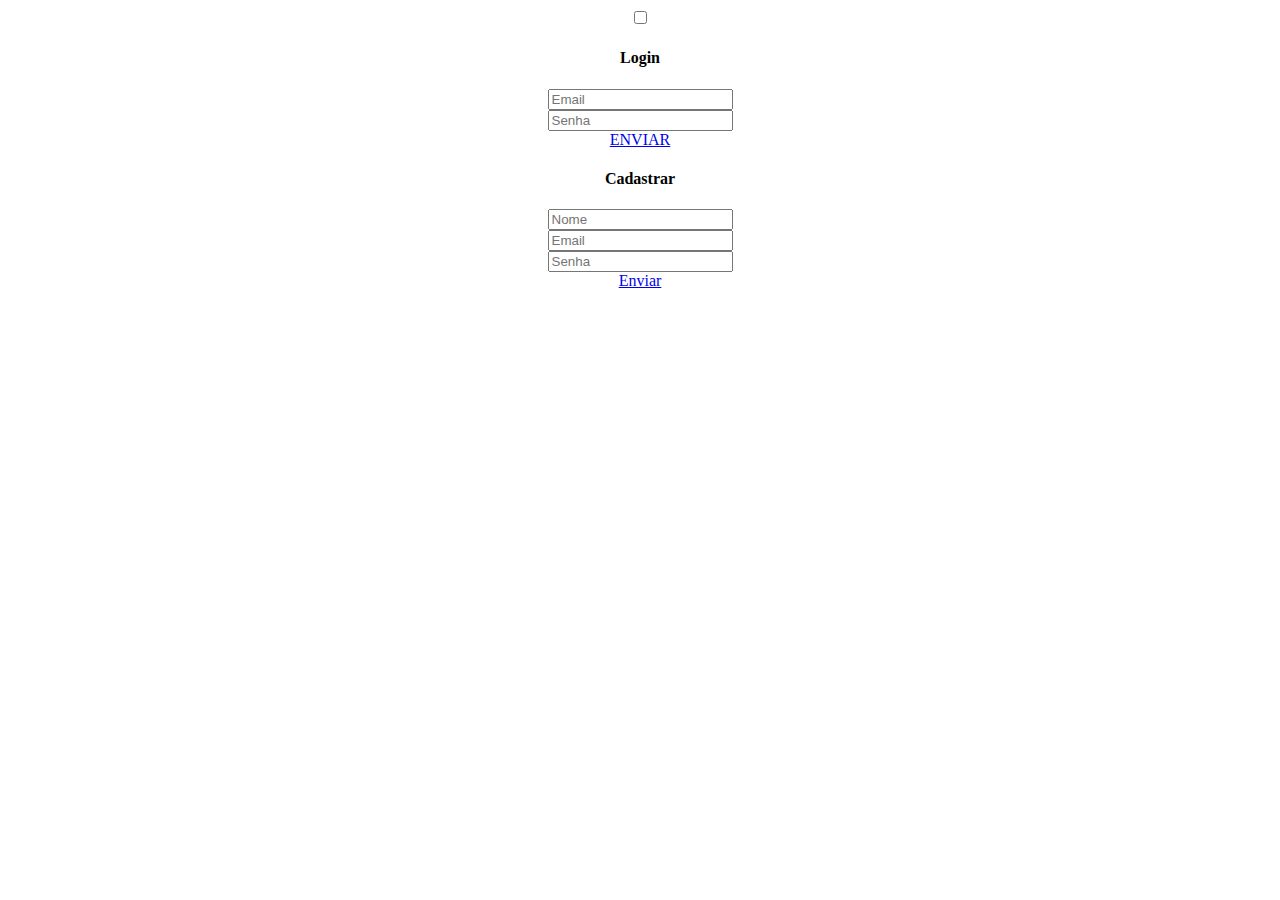
==== login.html @ 6f6b5205 "Add files via upload" ====
<!DOCTYPE html>
<html lang="en">
    <head>
        <meta charset="utf-8" />
        <meta name="viewport" content="width=device-width, initial-scale=1, shrink-to-fit=no" />
        <meta name="description" content="" />
        <meta name="author" content="" />
        <title>Bem vindo</title>
        <link rel="icon" type="image/x-icon" href="assets/img/icon.ico" />
        <link href="css/login.css" rel="stylesheet" />
    </head>

</a>
<center> 
<div class="section">
    <div class="container">
        <div class="row full-height justify-content-center">
            <div class="col-12 text-center align-self-center py-5">
              
                      <input class="checkbox" type="checkbox" id="reg-log" name="reg-log"/>
                      <label for="reg-log"></label>
                    <div class="card-3d-wrap mx-auto">
                        <div class="card-3d-wrapper">
                            <div class="card-front">
                                <div class="center-wrap">
                                    <div class="section text-center">
                                        <h4 class="mb-4 pb-3">Login</h4>
                                        <div class="form-group">
                                            <input type="email" name="logemail" class="form-style" placeholder="Email" id="logemail" autocomplete="off">
                                            <i class="input-icon uil uil-at"></i>
                                        </div>	
                                        <div class="form-group mt-2">
                                            <input type="password" name="logpass" class="form-style" placeholder="Senha" id="logpass" autocomplete="off">
                                            <i class="input-icon uil uil-lock-alt"></i>
                                        </div>
                                        <a href="#" class="btn mt-4">ENVIAR</a>
                                       
                                      </div>
                                  </div>
                              </div>
                            <div class="card-back">
                                <div class="center-wrap">
                                    <div class="section text-center">
                                        <h4 class="mb-4 pb-3">Cadastrar</h4>
                                        <div class="form-group">
                                            <input type="text" name="logname" class="form-style" placeholder="Nome" id="logname" autocomplete="off">
                                            <i class="input-icon uil uil-user"></i>
                                        </div>	
                                        <div class="form-group mt-2">
                                            <input type="email" name="logemail" class="form-style" placeholder="Email" id="logemail" autocomplete="off">
                                            <i class="input-icon uil uil-at"></i>
                                        </div>	
                                        <div class="form-group mt-2">
                                            <input type="password" name="logpass" class="form-style" placeholder="Senha" id="logpass" autocomplete="off">
                                            <i class="input-icon uil uil-lock-alt"></i>
                                        </div>
                                        <a href="#" class="btn mt-4">Enviar</a>
                                      </div>
                                  </div>
                              </div>
                          </div>
                      </div>
                  </div>
              </div>
          </div>
    </div>
</div>
</center>
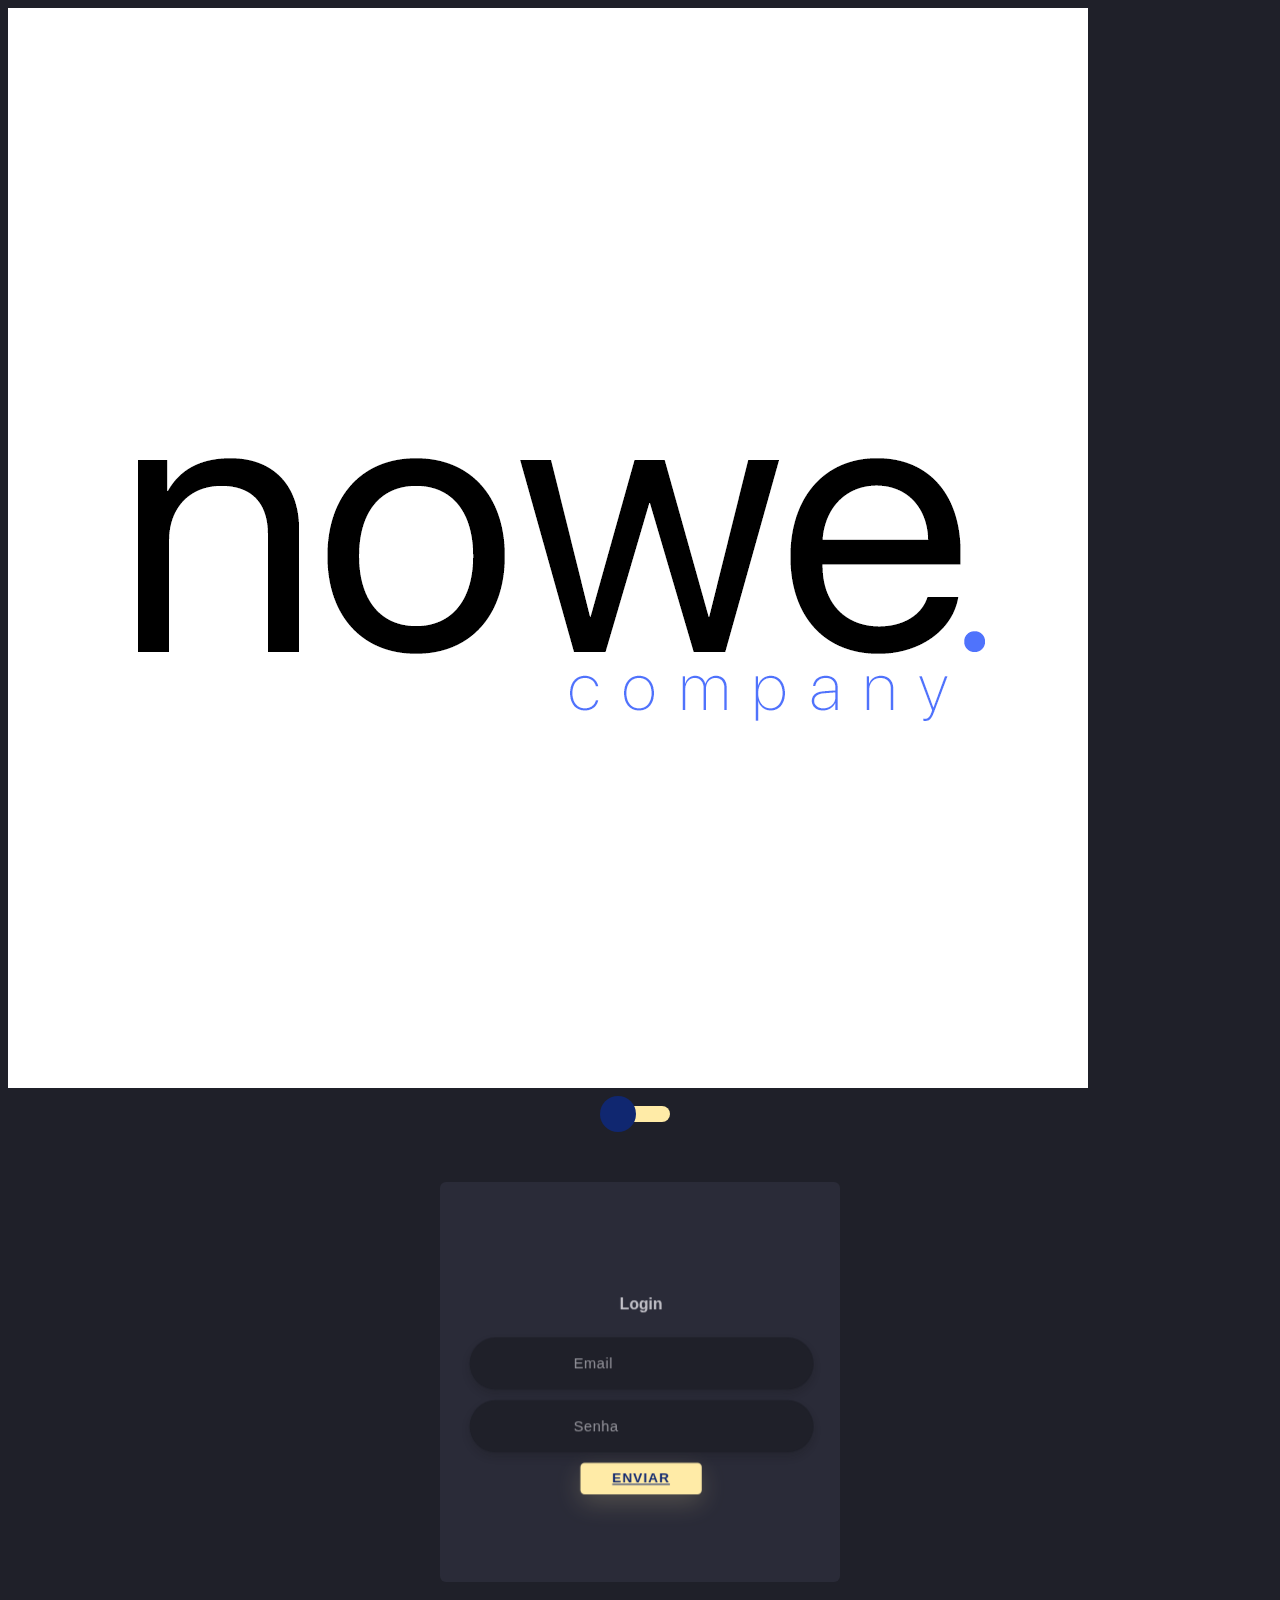
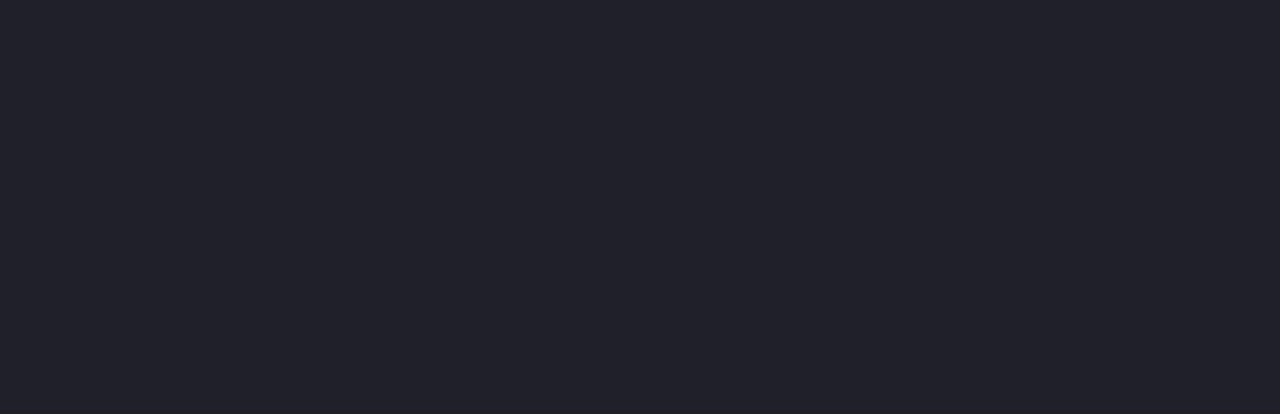
==== commit ebfa981d: "Update login.html" ====
--- a/login.html
+++ b/login.html
@@ -9,9 +9,20 @@
         <link rel="icon" type="image/x-icon" href="assets/img/icon.ico" />
         <link href="css/login.css" rel="stylesheet" />
     </head>
+<body> 
+   
 
-</a>
-<center> 
+    <header class="masthead">
+     <div class="container px-4 px-lg-5 d-flex h-100 align-items-center justify-content-center">
+
+        <div class="d-flex justify-content-center">
+            <a href="index.html"> 
+            <img class="logo" src="assets/img/versao branca.png" alt="..." /> 
+        </a>
+             
+          </div>
+          <center>
+<div class="all"> 
 <div class="section">
     <div class="container">
         <div class="row full-height justify-content-center">
@@ -65,4 +76,7 @@
           </div>
     </div>
 </div>
-</center>+</div>
+</center>
+</body>
+</html>
--- a/css/login.css
+++ b/css/login.css
@@ -0,0 +1,274 @@
+
+
+body{
+	font-family: 'Poppins', sans-serif;
+	font-weight: 300;
+	font-size: 15px;
+	line-height: 1.7;
+	color: #c4c3ca;
+	background-color: #1f2029;
+	overflow-x: hidden;
+}
+a {
+	cursor: pointer;
+  transition: all 200ms linear;
+}
+a:hover {
+	text-decoration: none;
+}
+.link {
+  color: #c4c3ca;
+}
+.link:hover {
+  color: #ffeba7;
+}
+p {
+  font-weight: 500;
+  font-size: 14px;
+  line-height: 1.7;
+}
+h4 {
+  font-weight: 600;
+}
+h6 span{
+  padding: 0 20px;
+  text-transform: uppercase;
+  font-weight: 700;
+}
+.section{
+  position: relative;
+  width: 100%;
+  display: block;
+}
+.full-height{
+  min-height: 100vh;
+}
+[type="checkbox"]:checked,
+[type="checkbox"]:not(:checked){
+  position: absolute;
+  left: -9999px;
+}
+.checkbox:checked + label,
+.checkbox:not(:checked) + label{
+  position: relative;
+  display: block;
+  text-align: center;
+  width: 60px;
+  height: 16px;
+  border-radius: 8px;
+  padding: 0;
+  margin: 10px auto;
+  cursor: pointer;
+  background-color: #ffeba7;
+}
+.checkbox:checked + label:before,
+.checkbox:not(:checked) + label:before{
+  position: absolute;
+  display: block;
+  width: 36px;
+  height: 36px;
+  border-radius: 50%;
+  color: #ffeba7;
+  background-color: #102770;
+  font-family: 'unicons';
+  content: '';
+  top: -10px;
+  left: -10px;
+  line-height: 36px;
+  text-align: center;
+  font-size: 24px;
+  transition: all 0.5s ease;
+}
+.checkbox:checked + label:before {
+  transform: translateX(44px) rotate(-270deg);
+}
+
+
+.card-3d-wrap {
+  position: relative;
+  width: 400px;
+  max-width: 100%;
+  height: 400px;
+  -webkit-transform-style: preserve-3d;
+  transform-style: preserve-3d;
+  perspective: 800px;
+  margin-top: 60px;
+}
+.card-3d-wrapper {
+  width: 100%;
+  height: 100%;
+  position:absolute;    
+  top: 0;
+  left: 0;  
+  -webkit-transform-style: preserve-3d;
+  transform-style: preserve-3d;
+  transition: all 600ms ease-out; 
+}
+.card-front, .card-back {
+  width: 100%;
+  height: 100%;
+  background-color: #2a2b38;
+  background-position: bottom center;
+  background-repeat: no-repeat;
+  background-size: 200%;
+  position: absolute;
+  border-radius: 6px;
+  left: 0;
+  top: 0;
+  -webkit-transform-style: preserve-3d;
+  transform-style: preserve-3d;
+  -webkit-backface-visibility: hidden;
+  -moz-backface-visibility: hidden;
+  -o-backface-visibility: hidden;
+  backface-visibility: hidden;
+}
+.card-back {
+  transform: rotateY(180deg);
+}
+.checkbox:checked ~ .card-3d-wrap .card-3d-wrapper {
+  transform: rotateY(180deg);
+}
+.center-wrap{
+  position:relative;
+  width: 100%;
+  padding: 1px;
+  top: 50%;
+  left: ;
+  transform: translate3d(0, -50%, 35px) perspective(100px);
+  z-index: 20;
+  display: block;
+}
+
+
+.form-group{ 
+  position: relative;
+  display: block;
+    margin: 10px;
+    padding: 0;
+}
+.form-style {
+  padding: 10px 20px;
+  padding-left: 100px;
+  height: 30px;
+  width: 55%;
+  font-weight: 5;
+  border-radius: 50px;
+  font-size: 14px;
+  line-height: 30px;
+  letter-spacing: 0.5px;
+  outline: none;
+  color: #c4c3ca;
+  background-color: #1f2029;
+  border: none;
+  -webkit-transition: all 200ms linear;
+  transition: all 200ms linear;
+  box-shadow: 0 4px 8px 0 rgba(21,21,21,.2);
+}
+.form-style:focus,
+.form-style:active {
+  border: none;
+  outline: none;
+  box-shadow: 0 4px 8px 0 rgba(21,21,21,.2);
+}
+.input-icon {
+  position: absolute;
+  top: 0;
+  left: 18px;
+  height: 48px;
+  font-size: 24px;
+  line-height: 48px;
+  text-align: left;
+  color: #ffeba7;
+  -webkit-transition: all 200ms linear;
+    transition: all 200ms linear;
+}
+
+.form-group input:-ms-input-placeholder  {
+  color: #c4c3ca;
+  opacity: 0.7;
+  -webkit-transition: all 200ms linear;
+    transition: all 200ms linear;
+}
+.form-group input::-moz-placeholder  {
+  color: #c4c3ca;
+  opacity: 0.7;
+  -webkit-transition: all 200ms linear;
+    transition: all 200ms linear;
+}
+.form-group input:-moz-placeholder  {
+  color: #c4c3ca;
+  opacity: 0.7;
+  -webkit-transition: all 200ms linear;
+    transition: all 200ms linear;
+}
+.form-group input::-webkit-input-placeholder  {
+  color: #c4c3ca;
+  opacity: 0.7;
+  -webkit-transition: all 200ms linear;
+    transition: all 200ms linear;
+}
+.form-group input:focus:-ms-input-placeholder  {
+  opacity: 0;
+  -webkit-transition: all 200ms linear;
+    transition: all 200ms linear;
+}
+.form-group input:focus::-moz-placeholder  {
+  opacity: 0;
+  -webkit-transition: all 200ms linear;
+    transition: all 200ms linear;
+}
+.form-group input:focus:-moz-placeholder  {
+  opacity: 0;
+  -webkit-transition: all 200ms linear;
+    transition: all 200ms linear;
+}
+.form-group input:focus::-webkit-input-placeholder  {
+  opacity: 0;
+  -webkit-transition: all 200ms linear;
+    transition: all 200ms linear;
+}
+
+.btn{  
+
+  border-radius: 4px;
+  height: 30px;
+  font-size: 13px;
+  font-weight: 600;
+  text-transform: uppercase;
+  -webkit-transition : all 200ms linear;
+  transition: all 200ms linear;
+  padding: 0 30px;
+  letter-spacing: 1px;
+  display: -webkit-inline-flex;
+  display: -ms-inline-flexbox;
+  display: inline-flex;
+  -webkit-align-items: center;
+  -moz-align-items: center;
+  -ms-align-items: center;
+  align-items: center;
+  -webkit-justify-content: center;
+  -moz-justify-content: center;
+  -ms-justify-content: center;
+  justify-content: center;
+  -ms-flex-pack: center;
+  text-align: center;
+  border: none;
+  background-color: #ffeba7;
+  color: #102770;
+  box-shadow: 0 8px 24px 0 rgba(255,235,167,.2);
+}
+.btn:active,
+.btn:focus{  
+  background-color: #102770;
+  color: #ffeba7;
+  box-shadow: 0 8px 24px 0 rgba(16,39,112,.2);
+}
+.btn:hover{  
+  background-color: #102770;
+  color: #ffeba7;
+  box-shadow: 0 8px 24px 0 rgba(16,39,112,.2);
+}
+
+
+
+
